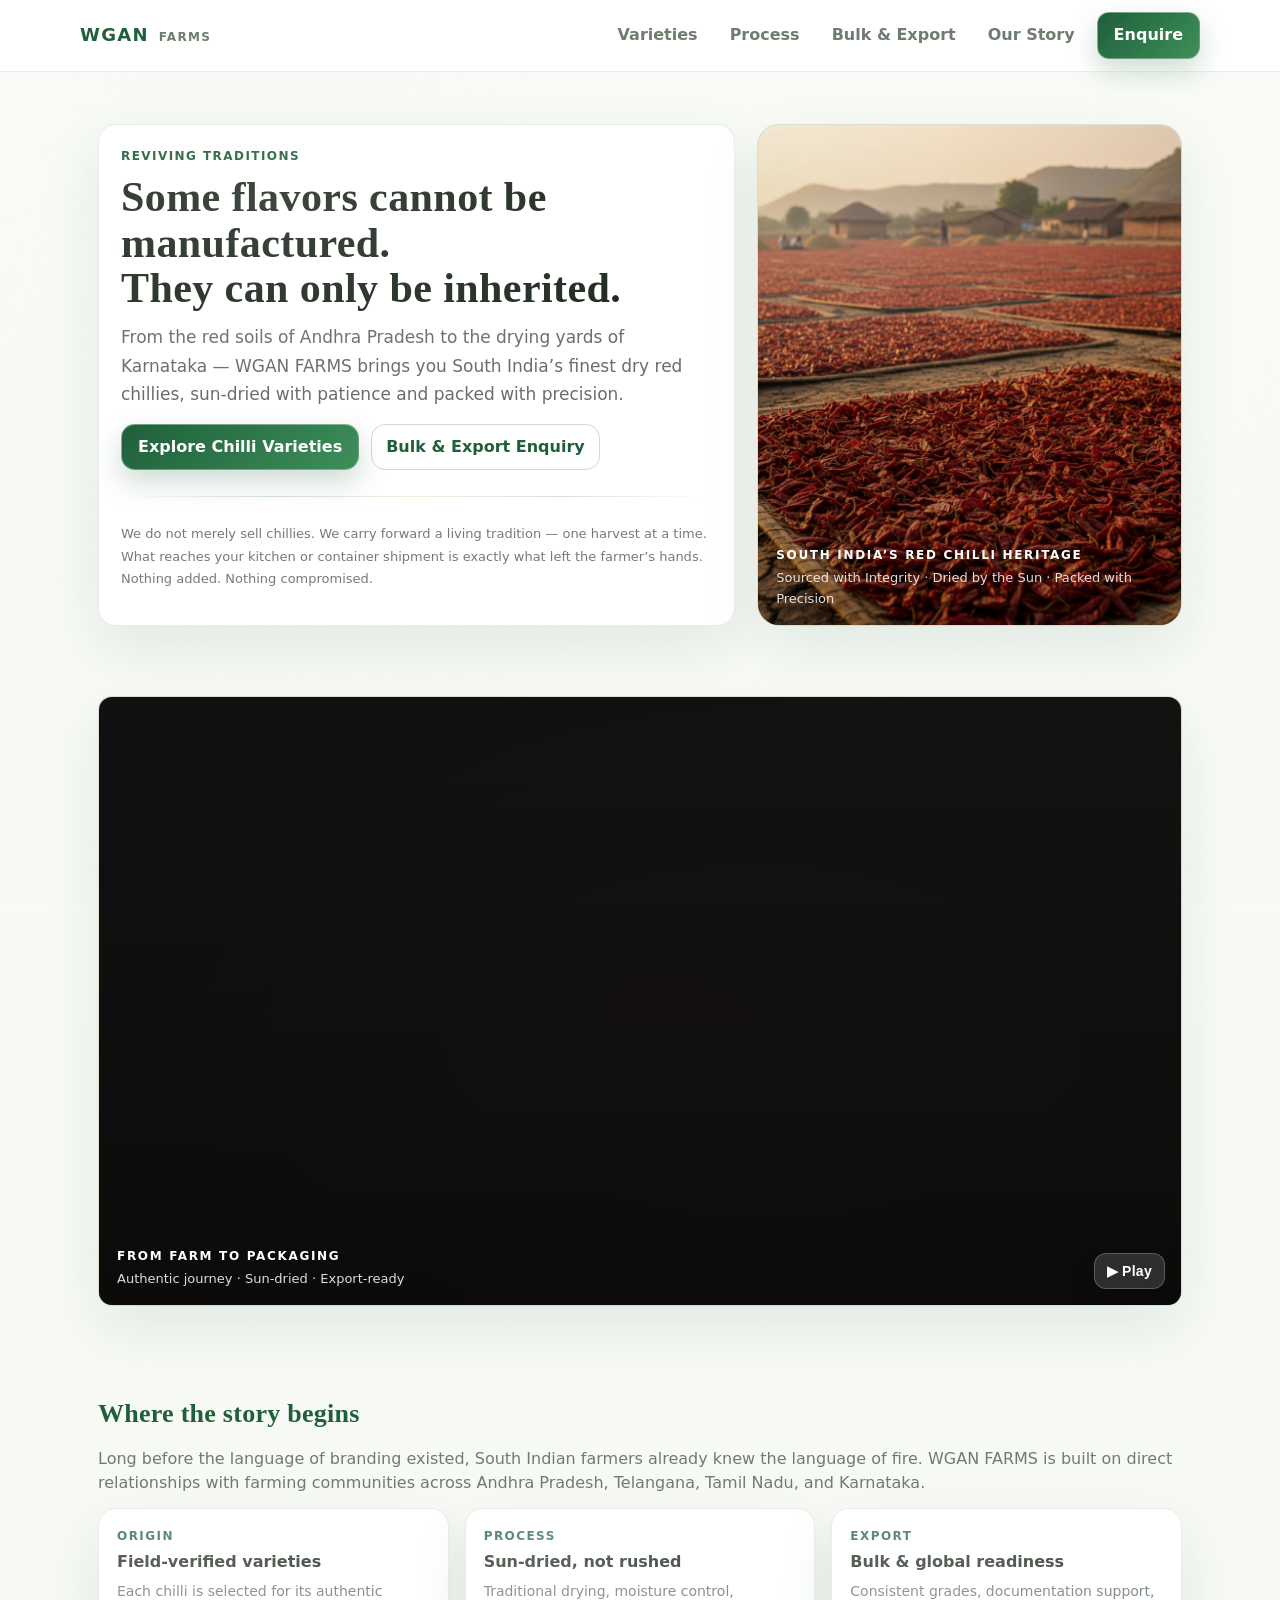
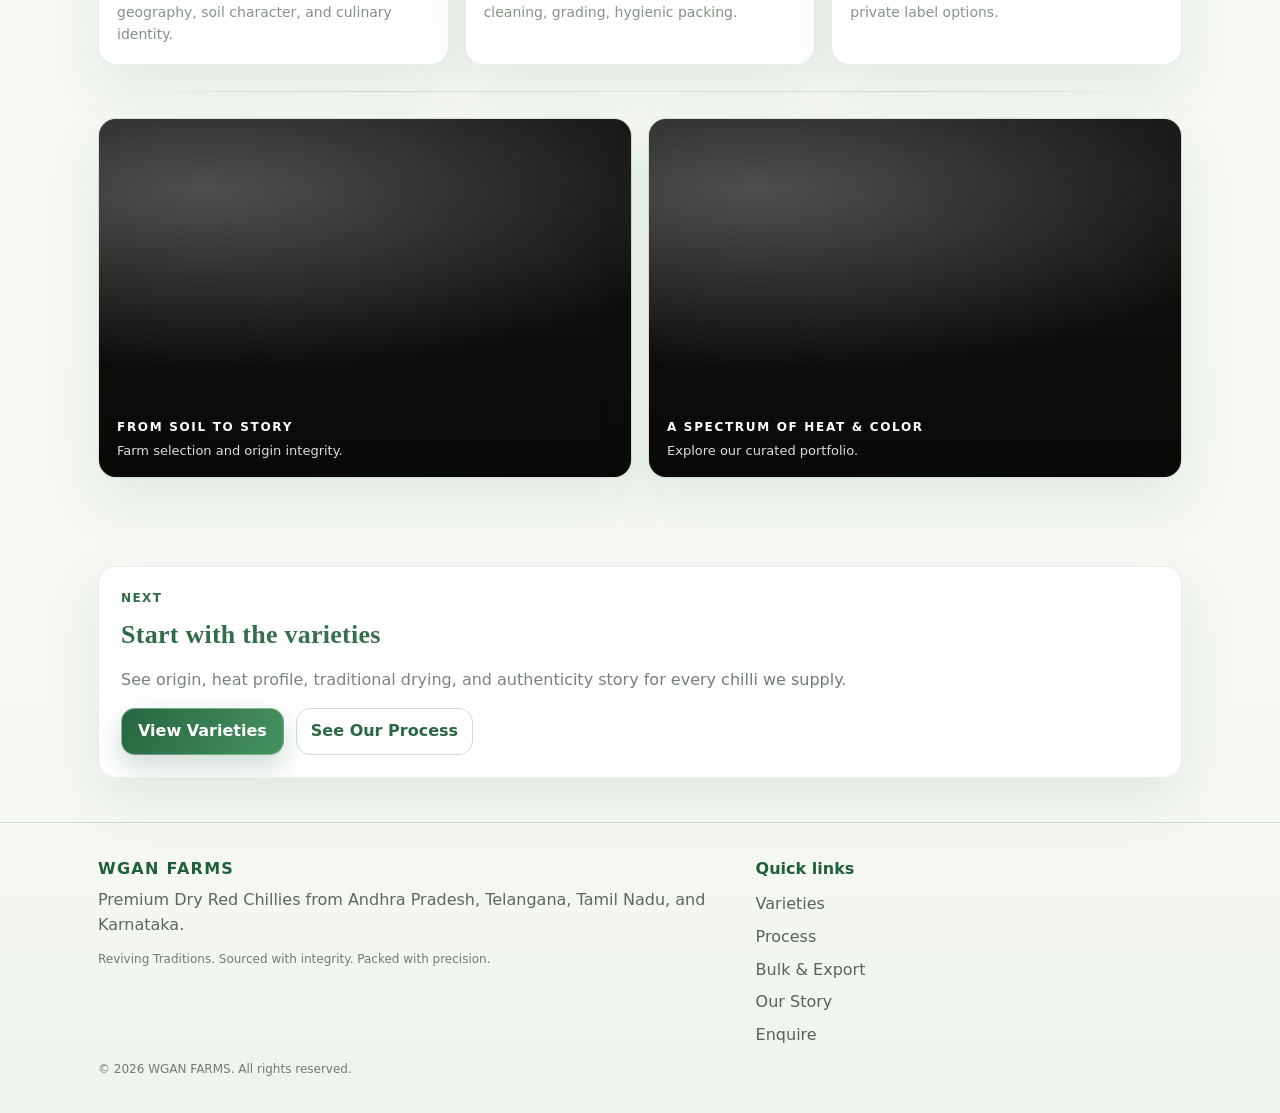
==== index.html @ 4502bd5c "Update index.html" ====
<!doctype html>
<html lang="en">
<head>
  <meta charset="utf-8">
  <meta name="viewport" content="width=device-width, initial-scale=1">
  <title>WGAN FARMS — Premium Dry Red Chillies</title>
  <meta name="description" content="Premium Dry Red Chillies from South India.">
  <link rel="stylesheet" href="css/styles.css">
</head>
<body>
<header class="site-header">
  <div class="container header-inner">
    <a class="brand" href="index.html" aria-label="WGAN FARMS Home">
      <span class="brand-mark">WGAN</span><span class="brand-sub">FARMS</span>
    </a>
    <nav class="nav" aria-label="Primary navigation">
      <a href="varieties.html">Varieties</a>
      <a href="process.html">Process</a>
      <a href="bulk-export.html">Bulk & Export</a>
      <a href="about.html">Our Story</a>
      <a class="btn" href="contact.html">Enquire</a>
    </nav>
  </div>
</header>

<main>
<section class="hero">
  <div class="container hero-grid">
    <div class="card pad">
      <div class="kicker">REVIVING TRADITIONS</div>
      <h1>Some flavors cannot be manufactured.<br>They can only be inherited.</h1>
      <p class="lead">
        From the red soils of Andhra Pradesh to the drying yards of Karnataka —
        WGAN FARMS brings you South India’s finest dry red chillies,
        sun-dried with patience and packed with precision.
      </p>

      <div class="actions">
        <a class="btn" href="varieties.html">Explore Chilli Varieties</a>
        <a class="ghost" href="bulk-export.html">Bulk & Export Enquiry</a>
      </div>

      <hr class="sep">

      <p class="small">
        We do not merely sell chillies. We carry forward a living tradition —
        one harvest at a time. What reaches your kitchen or container shipment
        is exactly what left the farmer’s hands. Nothing added. Nothing compromised.
      </p>
    </div>

    <div class="card media">
      <img src="assets/images/hero-wgan-farms-chilli-landscape-golden-hour.png" alt="WGAN FARMS hero">
      <div class="overlay"></div>
      <div class="label">
        <strong>South India’s Red Chilli Heritage</strong>
        <span>Sourced with Integrity · Dried by the Sun · Packed with Precision</span>
      </div>
    </div>
  </div>
</section>

<!-- ✅ FARM → PACKAGING DOCUMENTARY VIDEO (Default Paused + Play Button) -->
<section class="section">
  <div class="container">
    <div class="card media hero-video-wrapper">
      <video id="heroVideo" muted playsinline preload="metadata"
        poster="assets/images/farm-to-packaging-journey-visual-flow.png">
        <source src="assets/videos/farm-to-packaging-documentary-wgan.mp4" type="video/mp4">
      </video>

      <!-- ✅ Default = Play -->
      <button id="videoToggle" class="video-toggle-btn" aria-label="Play video">▶ Play</button>

      <div class="overlay"></div>
      <div class="label">
        <strong>From Farm to Packaging</strong>
        <span>Authentic journey · Sun-dried · Export-ready</span>
      </div>
    </div>
  </div>
</section>

<section class="section">
  <div class="container">
    <h2>Where the story begins</h2>
    <p>
      Long before the language of branding existed, South Indian farmers already
      knew the language of fire. WGAN FARMS is built on direct relationships with
      farming communities across Andhra Pradesh, Telangana, Tamil Nadu, and Karnataka.
    </p>

    <div class="grid3">
      <div class="card tile">
        <div class="kicker">ORIGIN</div>
        <h3>Field-verified varieties</h3>
        <p>Each chilli is selected for its authentic geography, soil character, and culinary identity.</p>
      </div>

      <div class="card tile">
        <div class="kicker">PROCESS</div>
        <h3>Sun-dried, not rushed</h3>
        <p>Traditional drying, moisture control, cleaning, grading, hygienic packing.</p>
      </div>

      <div class="card tile">
        <div class="kicker">EXPORT</div>
        <h3>Bulk & global readiness</h3>
        <p>Consistent grades, documentation support, private label options.</p>
      </div>
    </div>

    <hr class="sep">

    <div class="cards">
      <div class="card media">
        <img src="assets/images/south-india-chilli-farm-sunrise-aerial.png" alt="Farm sunrise">
        <div class="overlay"></div>
        <div class="label">
          <strong>From soil to story</strong>
          <span>Farm selection and origin integrity.</span>
        </div>
      </div>

      <div class="card media">
        <img src="assets/images/variety-collection-flatlay-all-south-india-chillies.png" alt="Varieties">
        <div class="overlay"></div>
        <div class="label">
          <strong>A spectrum of heat & color</strong>
          <span>Explore our curated portfolio.</span>
        </div>
      </div>
    </div>
  </div>
</section>

<section class="section">
  <div class="container">
    <div class="card pad">
      <div class="kicker">NEXT</div>
      <h2 style="margin-top:8px">Start with the varieties</h2>
      <p>
        See origin, heat profile, traditional drying, and authenticity story
        for every chilli we supply.
      </p>

      <div class="actions">
        <a class="btn" href="varieties.html">View Varieties</a>
        <a class="ghost" href="process.html">See Our Process</a>
      </div>
    </div>
  </div>
</section>
</main>

<footer class="site-footer">
  <div class="container footer-grid">
    <div>
      <div style="letter-spacing:.08em; font-weight:900; color:#fff;">WGAN FARMS</div>
      <div style="margin-top:6px">
        Premium Dry Red Chillies from Andhra Pradesh, Telangana,
        Tamil Nadu, and Karnataka.
      </div>
      <div class="notice">
        Reviving Traditions. Sourced with integrity. Packed with precision.
      </div>
    </div>

    <div>
      <div style="font-weight:800; color:#fff">Quick links</div>
      <div style="display:grid; gap:8px; margin-top:10px">
        <a href="varieties.html">Varieties</a>
        <a href="process.html">Process</a>
        <a href="bulk-export.html">Bulk & Export</a>
        <a href="about.html">Our Story</a>
        <a href="contact.html">Enquire</a>
      </div>
    </div>
  </div>

  <div class="container notice">© 2026 WGAN FARMS. All rights reserved.</div>
</footer>

<script src="js/main.js"></script>

<!-- ✅ Play/Pause logic (Default paused) -->
<script>
  (function () {
    const video = document.getElementById("heroVideo");
    const btn = document.getElementById("videoToggle");
    if (!video || !btn) return;

    // Ensure default paused UI
    video.pause();
    btn.textContent = "▶ Play";
    btn.setAttribute("aria-label", "Play video");

    btn.addEventListener("click", async () => {
      try {
        if (video.paused) {
          await video.play();
          btn.textContent = "⏸ Pause";
          btn.setAttribute("aria-label", "Pause video");
        } else {
          video.pause();
          btn.textContent = "▶ Play";
          btn.setAttribute("aria-label", "Play video");
        }
      } catch (e) {
        console.error(e);
        // If autoplay/play is blocked, keep it paused with Play label
        video.pause();
        btn.textContent = "▶ Play";
        btn.setAttribute("aria-label", "Play video");
      }
    });
  })();
</script>

</body>
</html>
---- css/styles.css ----
:root{
  /* ===== PREMIUM ORGANIC PALETTE ===== */
  --bg:#f6f8f4;              /* warm organic background */
  --panel:#ffffff;           /* card white */
  --text:#1f2a1f;            /* deep natural text */
  --muted:#6f7c6f;           /* muted green text */

  --primary:#1f5f3a;         /* forest green */
  --accent:#3e8f5a;          /* leaf green */
  --premium:#c7a44b;         /* soft gold highlight */

  --border:rgba(31,95,58,.12);

  --max:1120px;
  --radius:18px;

  /* ===== TYPO / PREMIUM POLISH ===== */
  --serif: "Playfair Display", ui-serif, Georgia, serif;
  --sans: "Inter", ui-sans-serif, system-ui, -apple-system, Segoe UI, Roboto, Arial, sans-serif;

  --ring: rgba(31,95,58,.35);
  --cardShadow: 0 22px 55px rgba(31,95,58,.10);
}

*{box-sizing:border-box}
html,body{margin:0;padding:0}
html{scroll-behavior:smooth}

body{
  font-family:var(--sans);
  color:var(--text);
  background:linear-gradient(180deg,#f9fbf7 0%,var(--bg) 100%);
  line-height:1.55;
  -webkit-font-smoothing:antialiased;
  text-rendering:optimizeLegibility;
}

a{color:inherit;text-decoration:none}
.container{max-width:var(--max);margin:0 auto;padding:0 18px}

/* ================= HEADER ================= */
.site-header{
  position:sticky;top:0;z-index:50;
  backdrop-filter:blur(10px);
  background:rgba(255,255,255,.92);
  border-bottom:1px solid rgba(31,95,58,.10);
  transition:background .25s ease,border-color .25s ease;
}

.header-inner{
  display:flex;align-items:center;justify-content:space-between;
  padding:12px 0;gap:14px;
  transition:padding .2s ease;
}

.brand{display:flex;align-items:baseline;gap:10px;letter-spacing:.08em}
.brand-mark{font-weight:900;font-size:18px;color:var(--primary)}
.brand-sub{font-weight:700;font-size:12px;color:var(--muted)}

.nav{display:flex;gap:12px;align-items:center;flex-wrap:wrap;justify-content:flex-end}
.nav a{
  padding:10px 10px;
  color:var(--muted);
  border-radius:12px;
  font-weight:600;
  transition:background .18s ease,color .18s ease;
}
.nav a:hover{
  background:rgba(31,95,58,.06);
  color:var(--primary);
}

.btn{
  background:linear-gradient(135deg,var(--primary) 0%,var(--accent) 100%);
  color:#ffffff!important;
  font-weight:900;
  border-radius:14px;
  padding:10px 16px!important;
  border:1px solid rgba(255,255,255,.35);
  box-shadow:0 12px 28px rgba(31,95,58,.22);
  transition:transform .18s ease,filter .18s ease,box-shadow .18s ease;
}
.btn:hover{
  transform:translateY(-1px);
  filter:brightness(1.03);
  box-shadow:0 18px 40px rgba(31,95,58,.28);
}
.btn:active{transform:translateY(0);box-shadow:0 10px 22px rgba(31,95,58,.20)}

@media (max-width:640px){
  .header-inner{padding:8px 0}
  .nav{gap:8px}
  .nav a{padding:8px 8px;font-size:13px}
}

/* ================= HERO ================= */
.hero{padding:52px 0 26px}

.hero-grid{
  display:grid;
  grid-template-columns:1.2fr .8fr;
  gap:22px;
  align-items:stretch;
}

@media(max-width:920px){
  .hero{padding:18px 0 22px}
  .hero-grid{grid-template-columns:1fr}
}

/* ================= CARDS ================= */
.card{
  position:relative;
  background:var(--panel);
  border:1px solid rgba(31,95,58,.10);
  border-radius:var(--radius);
  overflow:hidden;
  box-shadow:var(--cardShadow);
  transition:transform .20s ease,box-shadow .20s ease,border-color .20s ease;
}

.card:hover{
  transform:translateY(-1.5px);
  border-color:rgba(31,95,58,.18);
  box-shadow:0 26px 78px rgba(31,95,58,.12);
}

/* subtle inner highlight for premium craft feel */
.card::before{
  content:"";
  position:absolute;
  inset:0;
  pointer-events:none;
  border-radius:inherit;
  background:radial-gradient(900px 380px at 25% 15%, rgba(255,255,255,.55), transparent 55%);
  opacity:.55;
}
.card.pad::before{opacity:.25}

.card.pad{padding:22px}
@media(max-width:540px){.card.pad{padding:18px}}

.kicker{
  color:var(--primary);
  font-weight:900;
  letter-spacing:.12em;
  font-size:12px;
}

h1{
  margin:10px 0 12px;
  font-size:42px;
  line-height:1.08;
  font-family:var(--serif);
  font-weight:800;
  letter-spacing:.01em;
  text-shadow:0 1px 0 rgba(255,255,255,.45);
}
@media(max-width:540px){h1{font-size:32px;line-height:1.12}}

.lead{
  color:rgba(31,42,31,.68);
  font-size:17px;
  line-height:1.65;
  margin:0 0 16px
}

.actions{display:flex;gap:12px;flex-wrap:wrap;margin-top:16px}

.actions .ghost{
  background:transparent;
  border:1px solid rgba(31,95,58,.22);
  color:var(--primary);
  padding:10px 14px;
  border-radius:14px;
  font-weight:700;
  transition:transform .18s ease,background .18s ease,border-color .18s ease;
}
.actions .ghost:hover{
  background:rgba(31,95,58,.08);
  border-color:rgba(31,95,58,.34);
  transform:translateY(-1px);
}

/* ================= MEDIA CARDS ================= */
.media{position:relative;min-height:360px}
@media(max-width:920px){.media{min-height:320px}}
@media(max-width:540px){.media{min-height:260px}}

.media img{
  width:100%;
  height:100%;
  object-fit:cover;
  display:block;
  filter:saturate(1.03) contrast(1.02);
  transform:scale(1);
  transition:transform .55s ease,filter .35s ease;
  backface-visibility:hidden;
}

.card.media:hover img{
  transform:scale(1.02);
  filter:saturate(1.06) contrast(1.03);
}

/* Organic overlay: softer + premium */
.media .overlay{
  position:absolute;inset:0;
  background:linear-gradient(
    180deg,
    rgba(0,0,0,.06) 0%,
    rgba(0,0,0,.28) 68%,
    rgba(0,0,0,.46) 100%
  );
  opacity:.94;
  transition:opacity .3s ease;
}
.card.media:hover .overlay{opacity:.90}

.media .label{position:absolute;left:18px;bottom:16px;right:18px}
.media .label strong{
  display:block;
  letter-spacing:.14em;
  text-transform:uppercase;
  font-size:12px;
  color:#fff;
}
.media .label span{
  display:block;
  color:rgba(255,255,255,.86);
  font-size:13px;
  margin-top:4px;
}

/* Premium rounding for hero image card */
.hero .card.media{border-radius:22px;overflow:hidden}

/* Media placeholder (for missing images) */
.card.media{
  background:linear-gradient(135deg, rgba(31,95,58,.10), rgba(199,164,75,.10));
}
.card.media img{
  background:transparent;
}
.card.media img[src=""], .card.media img:not([src]){
  display:none;
}
.card.media::after{
  content:"";
  position:absolute;
  inset:0;
  background:radial-gradient(900px 300px at 20% 20%, rgba(255,255,255,.45), transparent 60%);
  pointer-events:none;
  opacity:.6;
}

/* ================= SECTIONS ================= */
.section{padding:44px 0}
.section h2{
  margin:0 0 12px;
  font-size:26px;
  color:var(--primary);
  font-family:var(--serif);
  font-weight:800;
  letter-spacing:.01em;
}
.section p{color:var(--muted);margin:0 0 12px}

.grid3{display:grid;grid-template-columns:repeat(3,1fr);gap:16px}
@media(max-width:920px){.grid3{grid-template-columns:1fr}}

.tile{padding:18px}
.tile h3{margin:4px 0 6px;font-size:16px;color:var(--text)}
.tile p{margin:0;color:var(--muted);font-size:14px}

hr.sep{
  border:0;
  height:1px;
  background:linear-gradient(90deg,
    transparent,
    rgba(31,95,58,.18),
    rgba(199,164,75,.18),
    rgba(31,95,58,.18),
    transparent
  );
  margin:26px 0;
}

/* ================= PAGE HERO ================= */
.page-hero{padding:36px 0 10px}
.breadcrumb{color:var(--muted);font-size:13px}
.page-title{
  margin:10px 0 10px;
  font-size:34px;
  line-height:1.12;
  color:var(--primary);
  font-family:var(--serif);
  font-weight:800;
}
.page-sub{color:var(--muted);margin:0 0 18px}

/* ================= CARDS GRID ================= */
.cards{display:grid;grid-template-columns:repeat(2,1fr);gap:16px}
@media(max-width:920px){.cards{grid-template-columns:1fr}}

/* ================= VARIETIES ================= */
.variety{display:grid;grid-template-columns:190px 1fr;gap:14px;padding:16px}
@media(max-width:640px){.variety{grid-template-columns:1fr}}

.variety img{
  width:100%;
  height:160px;
  object-fit:cover;
  border-radius:14px;
  border:1px solid rgba(31,95,58,.12);
  background:#eef3ec;
}

/* badges more organic */
.badge{
  display:inline-flex;gap:8px;align-items:center;
  padding:6px 10px;border-radius:999px;
  background:rgba(31,95,58,.06);
  border:1px solid rgba(31,95,58,.12);
  color:var(--muted);
  font-size:12px;
}
.meta{display:flex;gap:10px;flex-wrap:wrap;margin:8px 0 10px}

.kv{margin:0;color:var(--muted);font-size:13px}
.kv b{color:var(--text);font-weight:900}
.small{
  font-size:13px;
  color:rgba(31,42,31,.62);
  line-height:1.7;
}

/* ================= DETAILS ================= */
details{
  border:1px solid rgba(31,95,58,.14);
  border-radius:14px;
  padding:12px 14px;
  background:rgba(31,95,58,.03);
}
details summary{
  cursor:pointer;
  font-weight:900;
  color:var(--primary);
}
details p{margin:10px 0 0;color:var(--muted);font-size:14px}

/* ================= FOOTER ================= */
.site-footer{
  padding:34px 0;
  border-top:1px solid rgba(31,95,58,.14);
  background:linear-gradient(180deg,#f6f8f4 0%, #eef3ec 100%);
  color:rgba(31,42,31,.70);
}
.footer-grid{display:grid;grid-template-columns:1.2fr .8fr;gap:18px}
@media(max-width:920px){.footer-grid{grid-template-columns:1fr}}
.notice{font-size:12px;color:rgba(31,42,31,.60);margin-top:12px}

.site-footer a{color:rgba(31,42,31,.72)}
.site-footer a:hover{color:var(--primary)}

/* If you used inline white in footer, force it to match footer theme */
.site-footer [style*="color:#fff"],
.site-footer [style*="color: #fff"]{
  color:var(--primary) !important;
}

/* ================= ACCESSIBILITY ================= */
a:focus-visible, button:focus-visible, summary:focus-visible, input:focus-visible, textarea:focus-visible{
  outline:3px solid var(--ring);
  outline-offset:3px;
  border-radius:14px;
}

/* ================= VIDEO WRAPPER (PLAY/PAUSE BUTTON READY) ================= */
.hero-video-wrapper{
  position:relative;
  overflow:hidden;
  border-radius:14px;
}
.hero-video-wrapper video{
  width:100%;
  height:100%;
  display:block;
  object-fit:cover;
  position:relative;
  z-index:1;
}
.hero-video-wrapper .overlay{ z-index:2; }
.hero-video-wrapper .label{ z-index:3; }

.video-toggle-btn{
  position:absolute;
  bottom:16px;
  right:16px;
  z-index:4;
  background:rgba(255,255,255,.14);
  color:#fff;
  border:1px solid rgba(255,255,255,.22);
  padding:9px 12px;
  border-radius:12px;
  cursor:pointer;
  font-size:14px;
  font-weight:800;
  letter-spacing:.02em;
  backdrop-filter:blur(6px);
  box-shadow:0 10px 26px rgba(0,0,0,.22);
}
.video-toggle-btn:hover{ background:rgba(255,255,255,.22); }

/* ================= AUTHENTIC MICRO-TEXTURE (SUBTLE) ================= */
body::before{
  content:"";
  position:fixed;
  inset:0;
  pointer-events:none;
  opacity:.035; /* super low */
  background-image:
    radial-gradient(circle at 20% 10%, rgba(31,95,58,.18), transparent 55%),
    radial-gradient(circle at 80% 0%, rgba(199,164,75,.14), transparent 55%),
    url("data:image/svg+xml,%3Csvg xmlns='http://www.w3.org/2000/svg' width='220' height='220'%3E%3Cfilter id='n'%3E%3CfeTurbulence type='fractalNoise' baseFrequency='.9' numOctaves='2' stitchTiles='stitch'/%3E%3C/filter%3E%3Crect width='220' height='220' filter='url(%23n)' opacity='.25'/%3E%3C/svg%3E");
  mix-blend-mode:multiply;
}
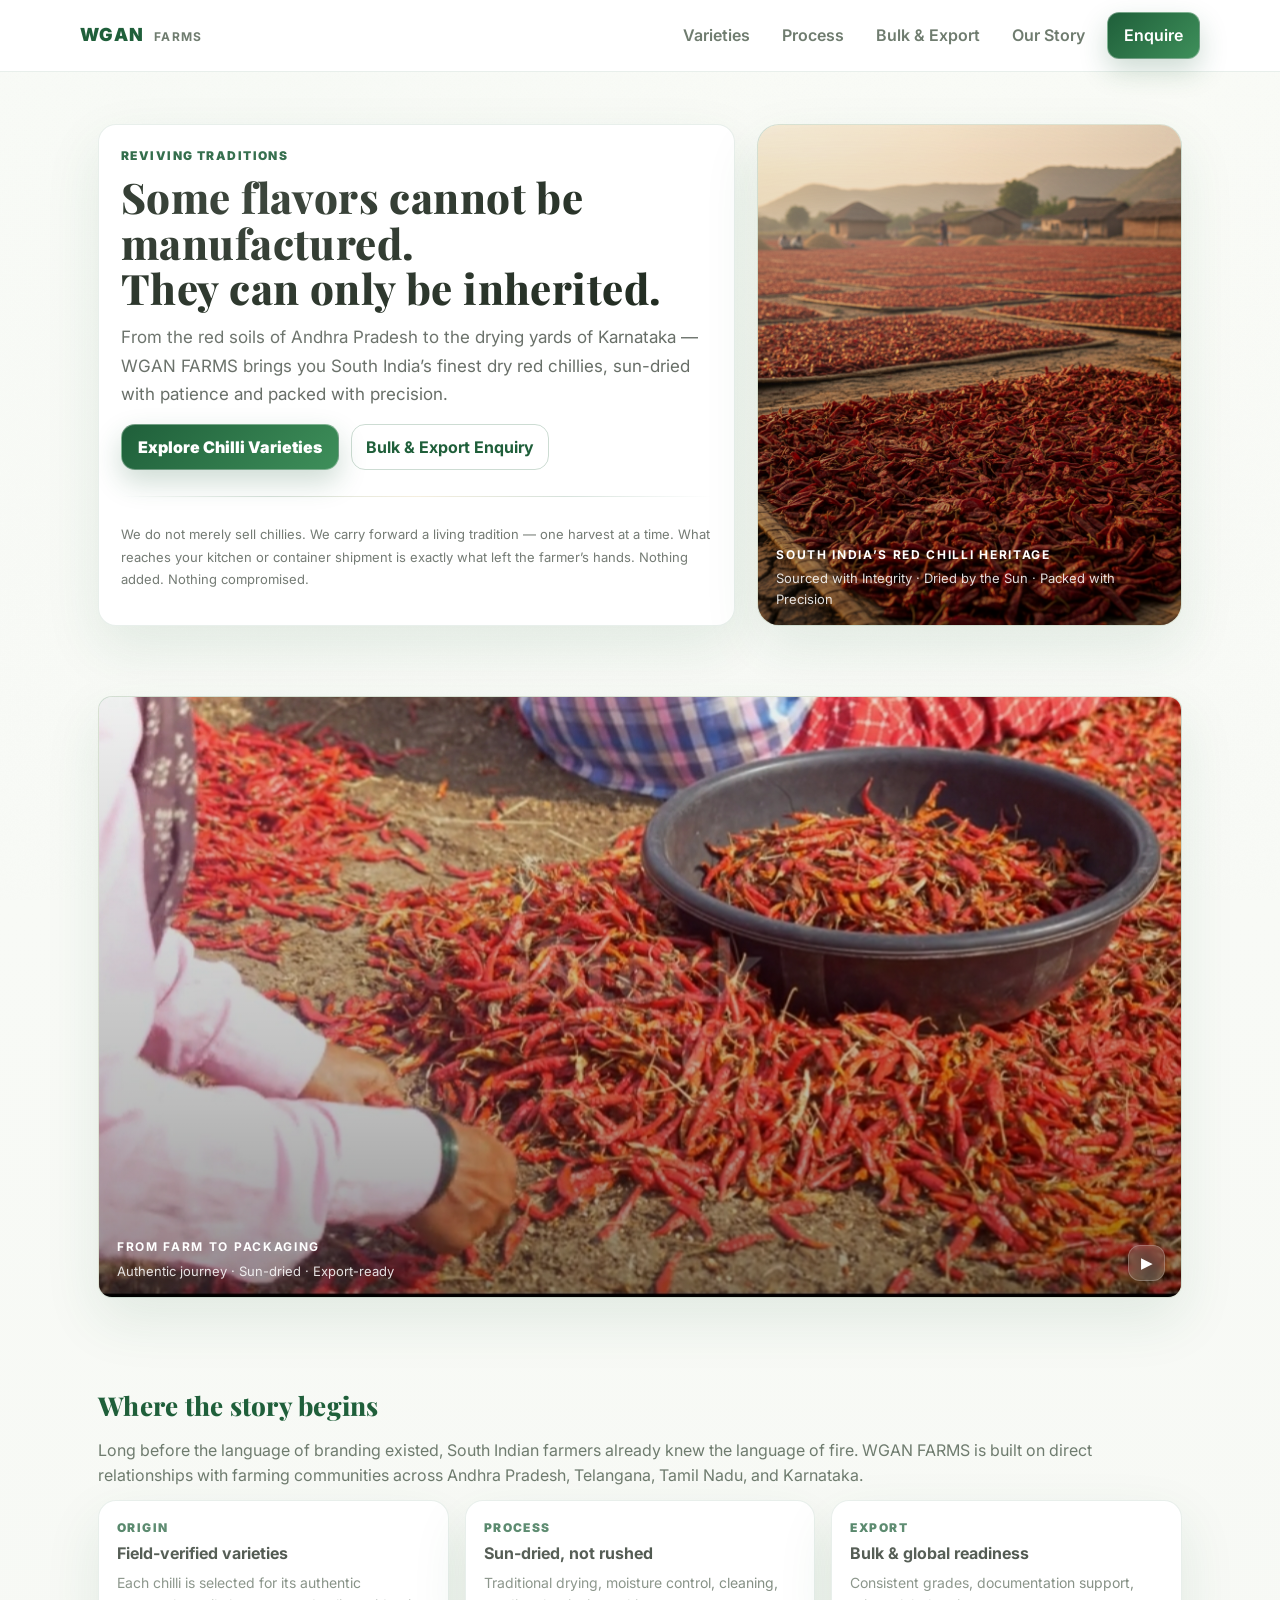
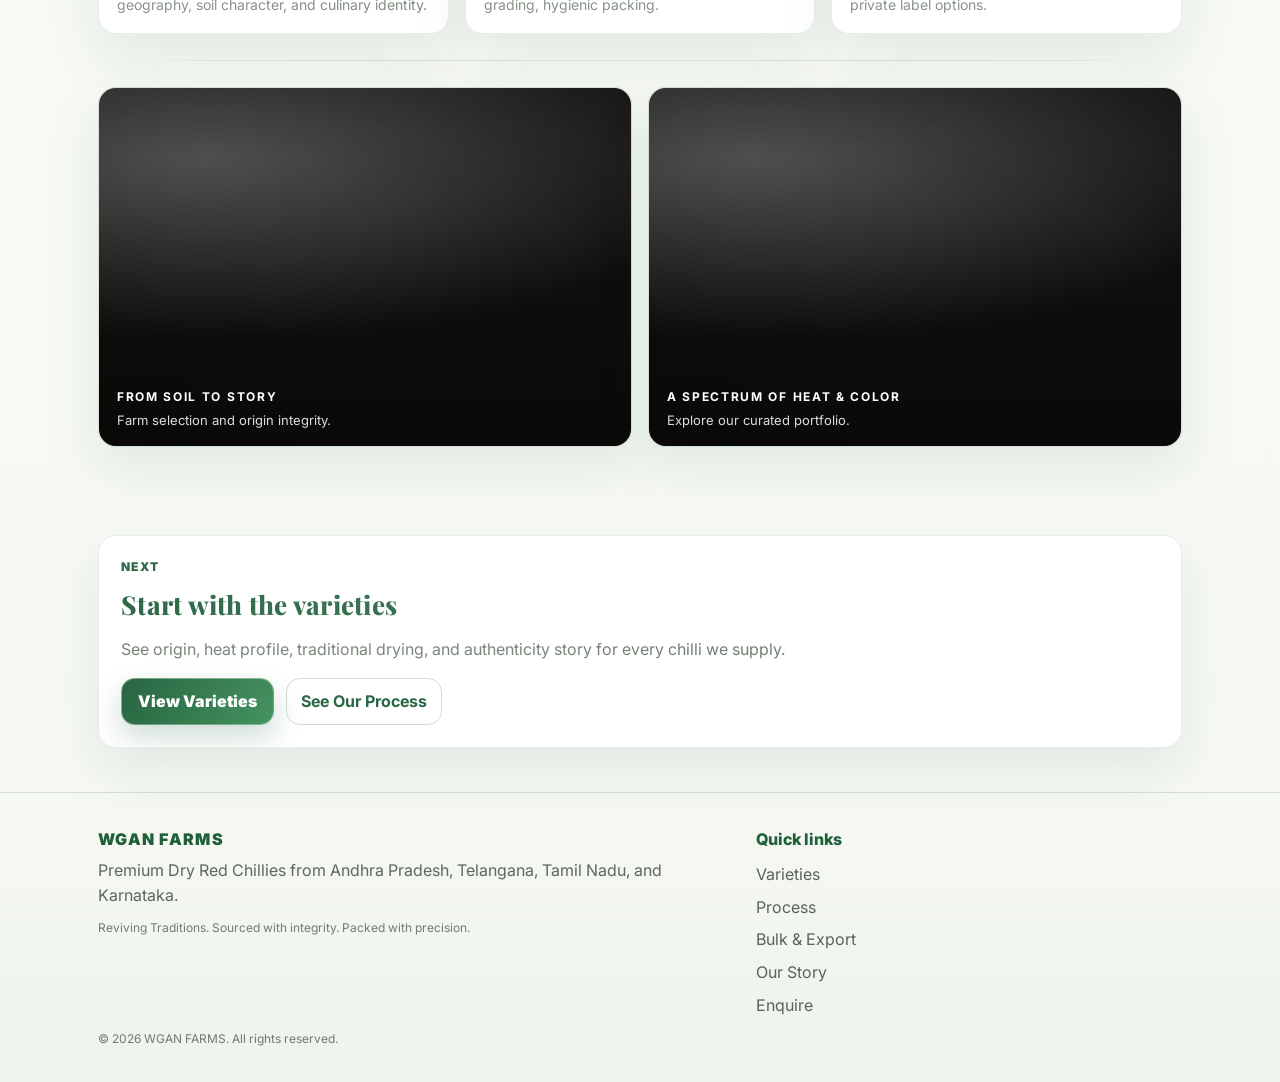
==== commit 6b7fbd07: "Update index.html" ====
--- a/index.html
+++ b/index.html
@@ -6,6 +6,11 @@
   <title>WGAN FARMS — Premium Dry Red Chillies</title>
   <meta name="description" content="Premium Dry Red Chillies from South India.">
   <link rel="stylesheet" href="css/styles.css">
+
+  <!-- Premium fonts (needed if your CSS uses Inter + Playfair Display) -->
+  <link rel="preconnect" href="https://fonts.googleapis.com">
+  <link rel="preconnect" href="https://fonts.gstatic.com" crossorigin>
+  <link href="https://fonts.googleapis.com/css2?family=Inter:wght@400;500;600;700;800;900&family=Playfair+Display:wght@600;700;800&display=swap" rel="stylesheet">
 </head>
 <body>
 <header class="site-header">
@@ -60,17 +65,21 @@
   </div>
 </section>
 
-<!-- ✅ FARM → PACKAGING DOCUMENTARY VIDEO (Default Paused + Play Button) -->
+<!-- ✅ FARM → PACKAGING DOCUMENTARY VIDEO (Default Paused + Hover Button + Auto Play in View) -->
 <section class="section">
   <div class="container">
-    <div class="card media hero-video-wrapper">
-      <video id="heroVideo" muted playsinline preload="metadata"
+    <div class="card media hero-video-wrapper" aria-label="Farm to Packaging Video">
+      <video
+        id="heroVideo"
+        muted
+        playsinline
+        preload="metadata"
         poster="assets/images/farm-to-packaging-journey-visual-flow.png">
         <source src="assets/videos/farm-to-packaging-documentary-wgan.mp4" type="video/mp4">
       </video>
 
-      <!-- ✅ Default = Play -->
-      <button id="videoToggle" class="video-toggle-btn" aria-label="Play video">▶ Play</button>
+      <!-- ✅ Center button (CSS will handle hover/fade) -->
+      <button id="videoToggle" class="video-toggle-btn" aria-label="Play video" type="button">▶</button>
 
       <div class="overlay"></div>
       <div class="label">
@@ -126,7 +135,7 @@
         <img src="assets/images/variety-collection-flatlay-all-south-india-chillies.png" alt="Varieties">
         <div class="overlay"></div>
         <div class="label">
-          <strong>A spectrum of heat & color</strong>
+          <strong>A spectrum of heat &amp; color</strong>
           <span>Explore our curated portfolio.</span>
         </div>
       </div>
@@ -183,38 +192,71 @@
 
 <script src="js/main.js"></script>
 
-<!-- ✅ Play/Pause logic (Default paused) -->
+<!-- ✅ Premium video behavior:
+     - Default paused with poster visible
+     - Center button appears on hover (CSS)
+     - Click toggles play/pause
+     - Auto play when 60% visible; pause when out of view
+-->
 <script>
-  (function () {
-    const video = document.getElementById("heroVideo");
-    const btn = document.getElementById("videoToggle");
-    if (!video || !btn) return;
-
-    // Ensure default paused UI
-    video.pause();
-    btn.textContent = "▶ Play";
-    btn.setAttribute("aria-label", "Play video");
-
-    btn.addEventListener("click", async () => {
-      try {
-        if (video.paused) {
+(function () {
+  const video = document.getElementById("heroVideo");
+  const btn = document.getElementById("videoToggle");
+  if (!video || !btn) return;
+
+  const setUI = (isPlaying) => {
+    btn.textContent = isPlaying ? "⏸" : "▶";
+    btn.setAttribute("aria-label", isPlaying ? "Pause video" : "Play video");
+  };
+
+  // Default paused
+  try { video.pause(); } catch(e) {}
+  setUI(false);
+
+  btn.addEventListener("click", async () => {
+    try {
+      if (video.paused) {
+        await video.play();
+        setUI(true);
+      } else {
+        video.pause();
+        setUI(false);
+      }
+    } catch (e) {
+      console.error(e);
+      try { video.pause(); } catch(_) {}
+      setUI(false);
+    }
+  });
+
+  // Auto play/pause in viewport (premium scroll behavior)
+  const io = new IntersectionObserver((entries) => {
+    entries.forEach(async (entry) => {
+      if (!entry.isIntersecting) {
+        try { video.pause(); } catch(_) {}
+        setUI(false);
+        return;
+      }
+      // If user already paused manually, don’t force play.
+      // We treat "ended or never played" as ok to autoplay when visible.
+      if (video.paused) {
+        try {
           await video.play();
-          btn.textContent = "⏸ Pause";
-          btn.setAttribute("aria-label", "Pause video");
-        } else {
-          video.pause();
-          btn.textContent = "▶ Play";
-          btn.setAttribute("aria-label", "Play video");
+          setUI(true);
+        } catch (_) {
+          // Autoplay may be blocked on some browsers; keep poster + play button
+          setUI(false);
         }
-      } catch (e) {
-        console.error(e);
-        // If autoplay/play is blocked, keep it paused with Play label
-        video.pause();
-        btn.textContent = "▶ Play";
-        btn.setAttribute("aria-label", "Play video");
       }
     });
-  })();
+  }, { threshold: 0.6 });
+
+  io.observe(video);
+
+  // Keep UI in sync if user uses native controls somehow
+  video.addEventListener("play", () => setUI(true));
+  video.addEventListener("pause", () => setUI(false));
+})();
 </script>
 
 </body>
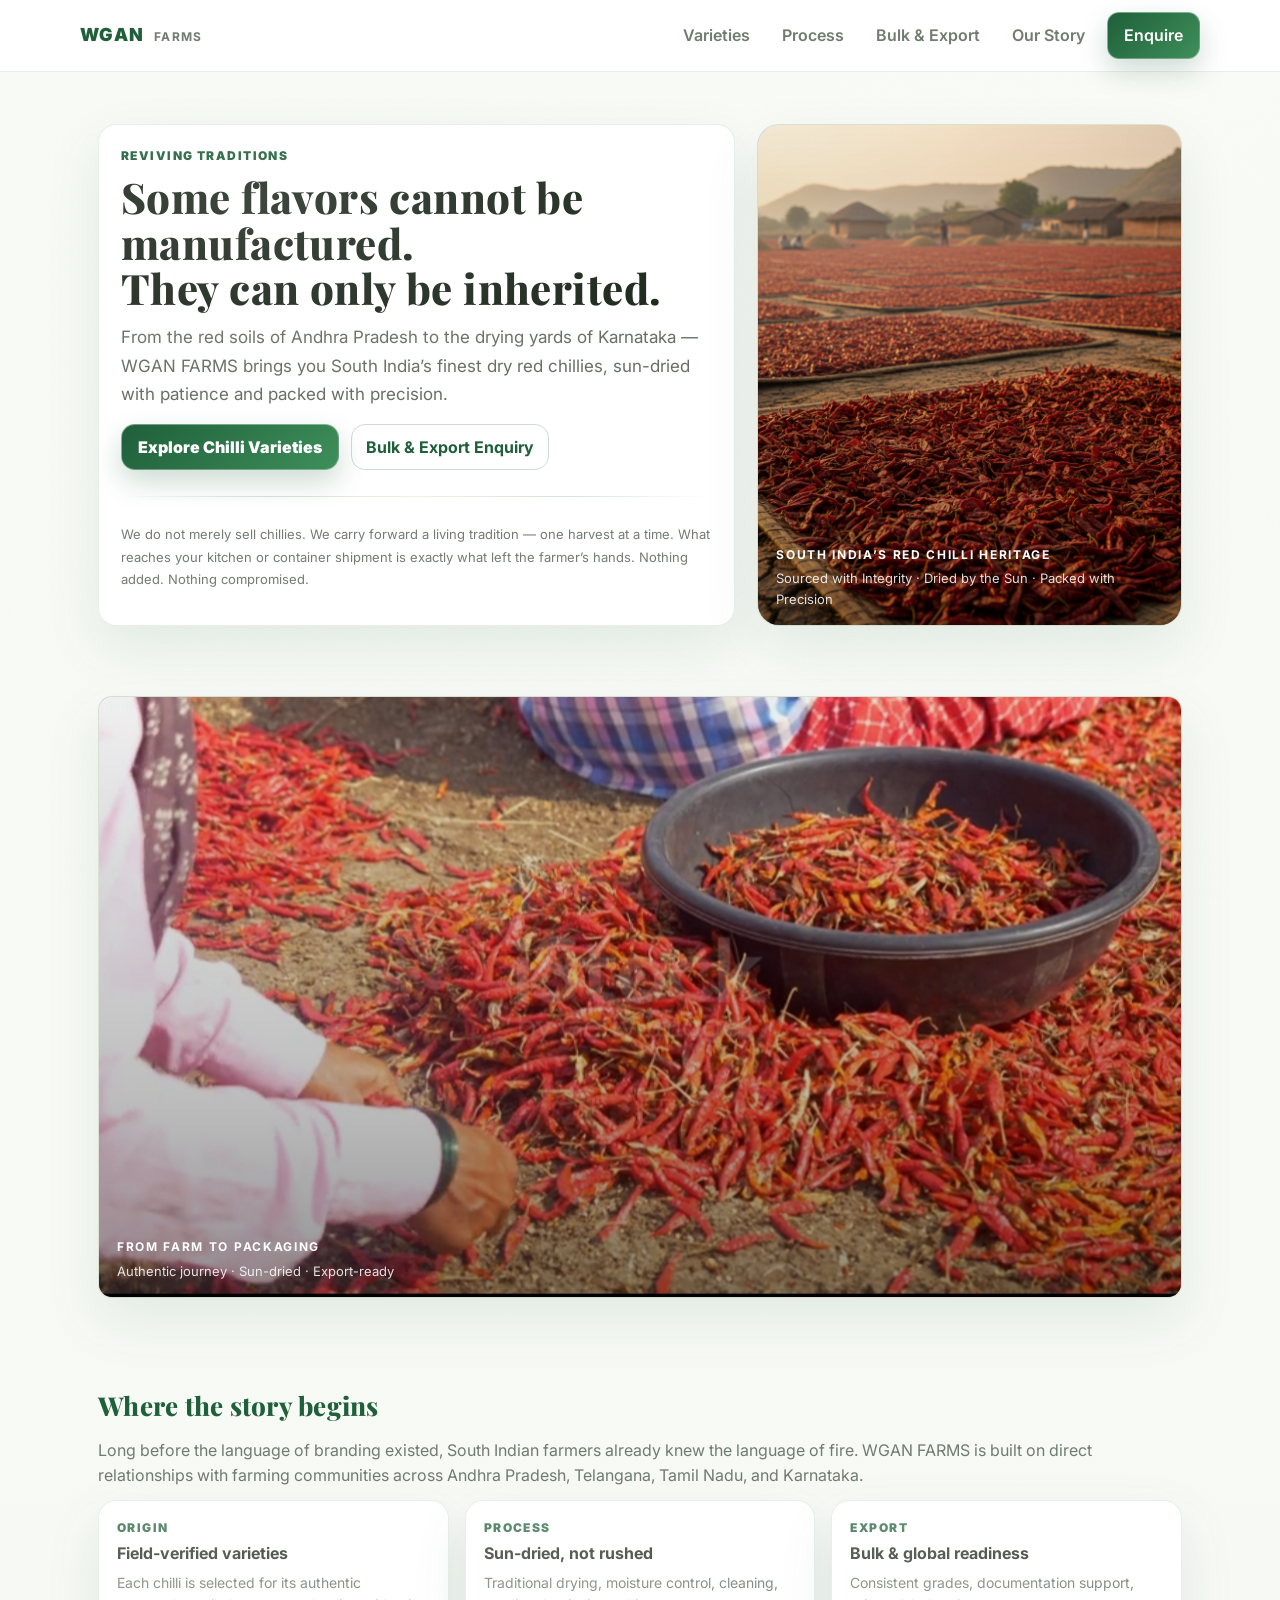
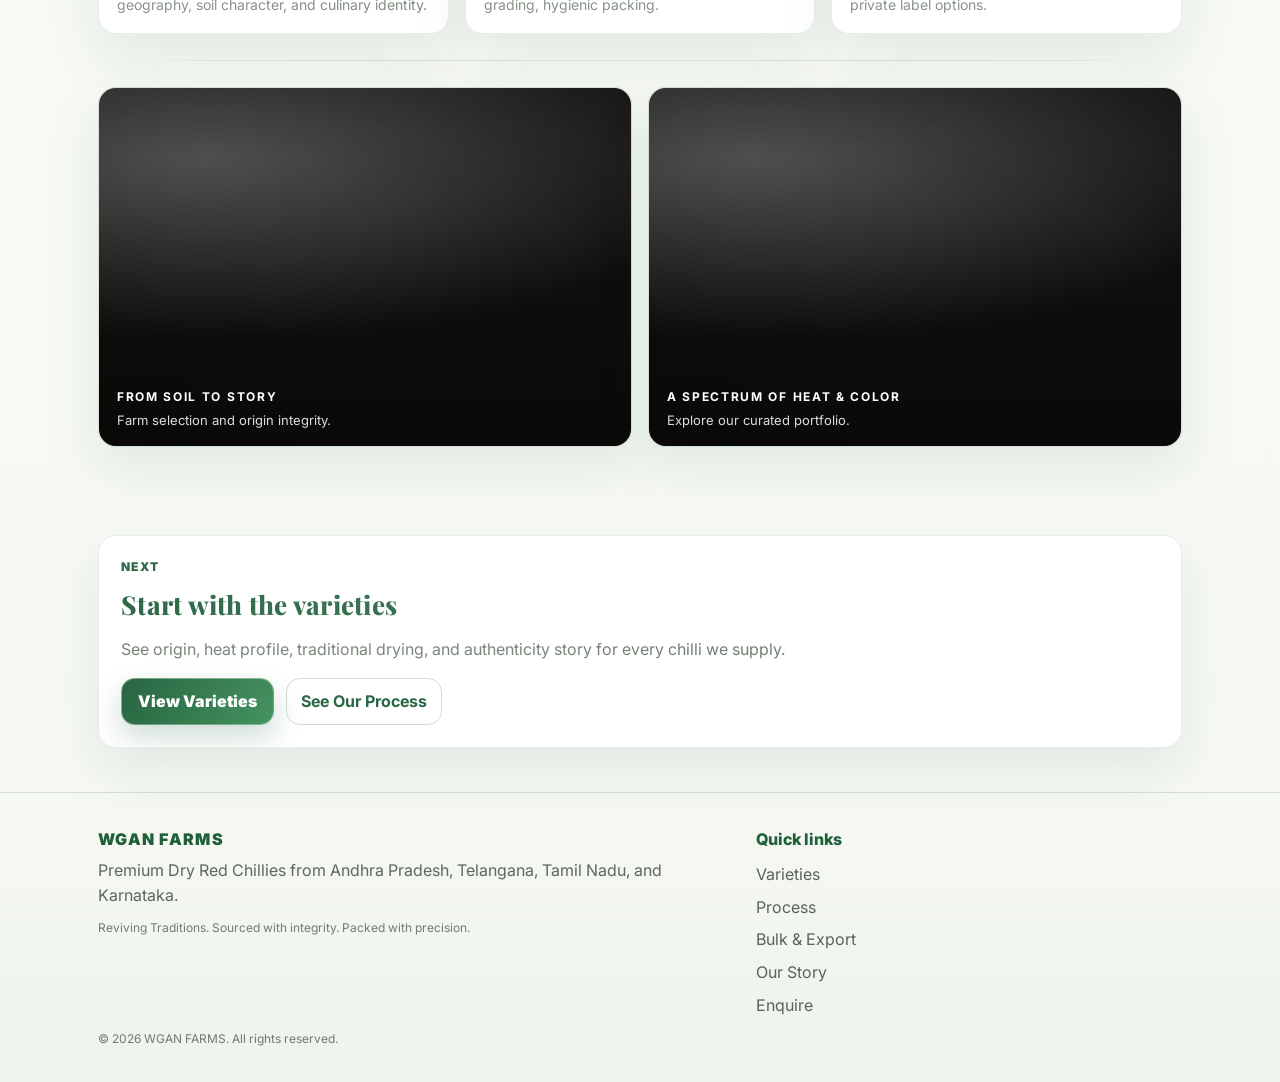
==== commit e9eaaec7: "Update index.html" ====
--- a/index.html
+++ b/index.html
@@ -68,7 +68,7 @@
 <!-- ✅ FARM → PACKAGING DOCUMENTARY VIDEO (Default Paused + Hover Button + Auto Play in View) -->
 <section class="section">
   <div class="container">
-    <div class="card media hero-video-wrapper" aria-label="Farm to Packaging Video">
+    <div id="heroVideoWrap" class="card media hero-video-wrapper" aria-label="Farm to Packaging Video">
       <video
         id="heroVideo"
         muted
--- a/css/styles.css
+++ b/css/styles.css
@@ -393,24 +393,65 @@
 .hero-video-wrapper .overlay{ z-index:2; }
 .hero-video-wrapper .label{ z-index:3; }
 
+/* ===== PREMIUM CENTER PLAY BUTTON (HOVER ONLY + AUTO HIDE WHEN PLAYING) ===== */
+
 .video-toggle-btn{
   position:absolute;
-  bottom:16px;
-  right:16px;
-  z-index:4;
-  background:rgba(255,255,255,.14);
+  top:50%;
+  left:50%;
+  transform:translate(-50%, -50%) scale(.95);
+  z-index:5;
+
+  background:rgba(0,0,0,.45);
   color:#fff;
-  border:1px solid rgba(255,255,255,.22);
-  padding:9px 12px;
-  border-radius:12px;
+  border:1px solid rgba(255,255,255,.35);
+
+  width:64px;
+  height:64px;
+  display:grid;
+  place-items:center;
+
+  border-radius:999px;
   cursor:pointer;
-  font-size:14px;
-  font-weight:800;
-  letter-spacing:.02em;
-  backdrop-filter:blur(6px);
-  box-shadow:0 10px 26px rgba(0,0,0,.22);
-}
-.video-toggle-btn:hover{ background:rgba(255,255,255,.22); }
+  font-size:22px;
+  font-weight:900;
+  line-height:1;
+
+  backdrop-filter:blur(10px);
+  box-shadow:0 20px 50px rgba(0,0,0,.35);
+
+  opacity:0;
+  pointer-events:none;
+  transition:opacity .22s ease, transform .22s ease, background .22s ease;
+}
+
+/* show button only on hover (desktop) */
+.hero-video-wrapper:hover .video-toggle-btn{
+  opacity:1;
+  pointer-events:auto;
+  transform:translate(-50%, -50%) scale(1);
+}
+
+/* if video is playing, hide the button */
+.hero-video-wrapper.is-playing .video-toggle-btn{
+  opacity:0;
+  pointer-events:none;
+}
+
+/* nice hover */
+.video-toggle-btn:hover{
+  background:rgba(0,0,0,.65);
+  transform:translate(-50%, -50%) scale(1.06);
+}
+
+/* mobile: always show button (no hover on touch screens) */
+@media (hover:none){
+  .hero-video-wrapper .video-toggle-btn{
+    opacity:1;
+    pointer-events:auto;
+    transform:translate(-50%, -50%) scale(1);
+  }
+}
 
 /* ================= AUTHENTIC MICRO-TEXTURE (SUBTLE) ================= */
 body::before{
@@ -425,3 +466,76 @@
     url("data:image/svg+xml,%3Csvg xmlns='http://www.w3.org/2000/svg' width='220' height='220'%3E%3Cfilter id='n'%3E%3CfeTurbulence type='fractalNoise' baseFrequency='.9' numOctaves='2' stitchTiles='stitch'/%3E%3C/filter%3E%3Crect width='220' height='220' filter='url(%23n)' opacity='.25'/%3E%3C/svg%3E");
   mix-blend-mode:multiply;
 }
+/* ================= VARIETIES TOOLBAR (ADD AT END) ================= */
+
+.varieties-toolbar{
+  margin-top:16px;
+  display:grid;
+  grid-template-columns: 1.6fr .7fr auto;
+  gap:12px;
+  align-items:center;
+}
+
+@media (max-width: 820px){
+  .varieties-toolbar{
+    grid-template-columns: 1fr;
+  }
+}
+
+/* Search box */
+.varieties-search input{
+  width:100%;
+  padding:12px 14px;
+  border-radius:14px;
+  border:1px solid rgba(31,95,58,.14);
+  background:rgba(255,255,255,.85);
+  color:var(--text);
+  font-family:var(--sans);
+  font-size:14px;
+  box-shadow:0 10px 26px rgba(31,95,58,.06);
+  outline:none;
+  transition:border-color .18s ease, box-shadow .18s ease, transform .18s ease;
+}
+
+.varieties-search input::placeholder{
+  color:rgba(31,42,31,.45);
+}
+
+.varieties-search input:focus{
+  border-color:rgba(31,95,58,.30);
+  box-shadow:0 0 0 4px rgba(31,95,58,.12), 0 14px 34px rgba(31,95,58,.10);
+  transform:translateY(-1px);
+}
+
+/* State dropdown */
+.varieties-filter select{
+  width:100%;
+  padding:12px 14px;
+  border-radius:14px;
+  border:1px solid rgba(31,95,58,.14);
+  background:rgba(255,255,255,.85);
+  color:var(--text);
+  font-family:var(--sans);
+  font-size:14px;
+  box-shadow:0 10px 26px rgba(31,95,58,.06);
+  outline:none;
+  cursor:pointer;
+  transition:border-color .18s ease, box-shadow .18s ease, transform .18s ease;
+}
+
+.varieties-filter select:focus{
+  border-color:rgba(31,95,58,.30);
+  box-shadow:0 0 0 4px rgba(31,95,58,.12), 0 14px 34px rgba(31,95,58,.10);
+  transform:translateY(-1px);
+}
+
+/* Count badge holder */
+.varieties-count{
+  display:flex;
+  justify-content:flex-end;
+}
+
+@media (max-width: 820px){
+  .varieties-count{ justify-content:flex-start; }
+}
+/* END */
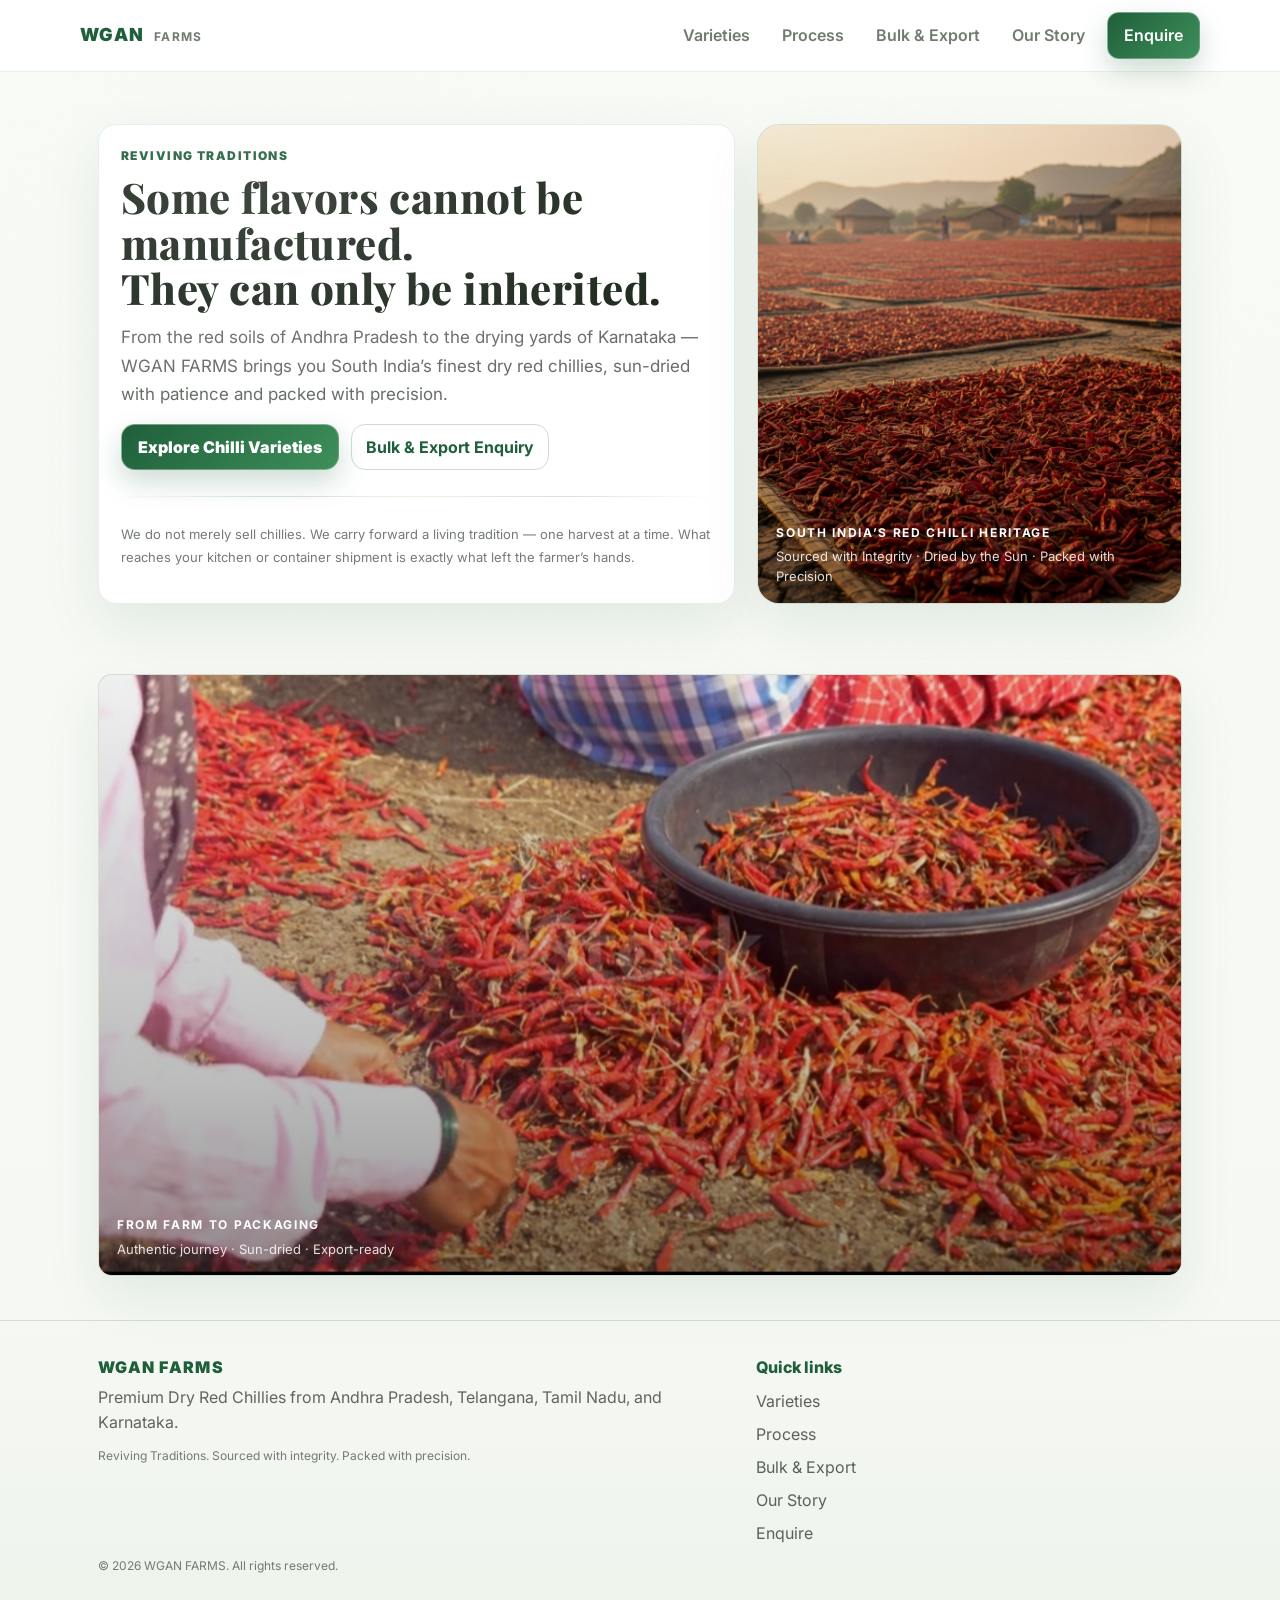
==== commit e70811f6: "Update index.html" ====
--- a/index.html
+++ b/index.html
@@ -7,12 +7,13 @@
   <meta name="description" content="Premium Dry Red Chillies from South India.">
   <link rel="stylesheet" href="css/styles.css">
 
-  <!-- Premium fonts (needed if your CSS uses Inter + Playfair Display) -->
+  <!-- Premium fonts -->
   <link rel="preconnect" href="https://fonts.googleapis.com">
   <link rel="preconnect" href="https://fonts.gstatic.com" crossorigin>
   <link href="https://fonts.googleapis.com/css2?family=Inter:wght@400;500;600;700;800;900&family=Playfair+Display:wght@600;700;800&display=swap" rel="stylesheet">
 </head>
 <body>
+
 <header class="site-header">
   <div class="container header-inner">
     <a class="brand" href="index.html" aria-label="WGAN FARMS Home">
@@ -29,6 +30,8 @@
 </header>
 
 <main>
+
+<!-- HERO -->
 <section class="hero">
   <div class="container hero-grid">
     <div class="card pad">
@@ -50,7 +53,7 @@
       <p class="small">
         We do not merely sell chillies. We carry forward a living tradition —
         one harvest at a time. What reaches your kitchen or container shipment
-        is exactly what left the farmer’s hands. Nothing added. Nothing compromised.
+        is exactly what left the farmer’s hands.
       </p>
     </div>
 
@@ -65,20 +68,21 @@
   </div>
 </section>
 
-<!-- ✅ FARM → PACKAGING DOCUMENTARY VIDEO (Default Paused + Hover Button + Auto Play in View) -->
+<!-- 🎬 VIDEO -->
 <section class="section">
   <div class="container">
     <div id="heroVideoWrap" class="card media hero-video-wrapper" aria-label="Farm to Packaging Video">
+
       <video
         id="heroVideo"
         muted
         playsinline
+        webkit-playsinline
         preload="metadata"
         poster="assets/images/farm-to-packaging-journey-visual-flow.png">
         <source src="assets/videos/farm-to-packaging-documentary-wgan.mp4" type="video/mp4">
       </video>
 
-      <!-- ✅ Center button (CSS will handle hover/fade) -->
       <button id="videoToggle" class="video-toggle-btn" aria-label="Play video" type="button">▶</button>
 
       <div class="overlay"></div>
@@ -90,76 +94,6 @@
   </div>
 </section>
 
-<section class="section">
-  <div class="container">
-    <h2>Where the story begins</h2>
-    <p>
-      Long before the language of branding existed, South Indian farmers already
-      knew the language of fire. WGAN FARMS is built on direct relationships with
-      farming communities across Andhra Pradesh, Telangana, Tamil Nadu, and Karnataka.
-    </p>
-
-    <div class="grid3">
-      <div class="card tile">
-        <div class="kicker">ORIGIN</div>
-        <h3>Field-verified varieties</h3>
-        <p>Each chilli is selected for its authentic geography, soil character, and culinary identity.</p>
-      </div>
-
-      <div class="card tile">
-        <div class="kicker">PROCESS</div>
-        <h3>Sun-dried, not rushed</h3>
-        <p>Traditional drying, moisture control, cleaning, grading, hygienic packing.</p>
-      </div>
-
-      <div class="card tile">
-        <div class="kicker">EXPORT</div>
-        <h3>Bulk & global readiness</h3>
-        <p>Consistent grades, documentation support, private label options.</p>
-      </div>
-    </div>
-
-    <hr class="sep">
-
-    <div class="cards">
-      <div class="card media">
-        <img src="assets/images/south-india-chilli-farm-sunrise-aerial.png" alt="Farm sunrise">
-        <div class="overlay"></div>
-        <div class="label">
-          <strong>From soil to story</strong>
-          <span>Farm selection and origin integrity.</span>
-        </div>
-      </div>
-
-      <div class="card media">
-        <img src="assets/images/variety-collection-flatlay-all-south-india-chillies.png" alt="Varieties">
-        <div class="overlay"></div>
-        <div class="label">
-          <strong>A spectrum of heat &amp; color</strong>
-          <span>Explore our curated portfolio.</span>
-        </div>
-      </div>
-    </div>
-  </div>
-</section>
-
-<section class="section">
-  <div class="container">
-    <div class="card pad">
-      <div class="kicker">NEXT</div>
-      <h2 style="margin-top:8px">Start with the varieties</h2>
-      <p>
-        See origin, heat profile, traditional drying, and authenticity story
-        for every chilli we supply.
-      </p>
-
-      <div class="actions">
-        <a class="btn" href="varieties.html">View Varieties</a>
-        <a class="ghost" href="process.html">See Our Process</a>
-      </div>
-    </div>
-  </div>
-</section>
 </main>
 
 <footer class="site-footer">
@@ -192,70 +126,75 @@
 
 <script src="js/main.js"></script>
 
-<!-- ✅ Premium video behavior:
-     - Default paused with poster visible
-     - Center button appears on hover (CSS)
-     - Click toggles play/pause
-     - Auto play when 60% visible; pause when out of view
--->
+<!-- ⭐ FINAL PREMIUM VIDEO ENGINE -->
 <script>
 (function () {
   const video = document.getElementById("heroVideo");
   const btn = document.getElementById("videoToggle");
-  if (!video || !btn) return;
+  const wrap = document.getElementById("heroVideoWrap");
+  if (!video || !btn || !wrap) return;
+
+  let userPaused = false;
 
   const setUI = (isPlaying) => {
     btn.textContent = isPlaying ? "⏸" : "▶";
     btn.setAttribute("aria-label", isPlaying ? "Pause video" : "Play video");
+    wrap.classList.toggle("is-playing", isPlaying);
   };
 
-  // Default paused
+  // default paused
   try { video.pause(); } catch(e) {}
   setUI(false);
 
+  // manual toggle
   btn.addEventListener("click", async () => {
     try {
       if (video.paused) {
+        userPaused = false;
         await video.play();
         setUI(true);
       } else {
+        userPaused = true;
         video.pause();
         setUI(false);
       }
     } catch (e) {
       console.error(e);
-      try { video.pause(); } catch(_) {}
       setUI(false);
     }
   });
 
-  // Auto play/pause in viewport (premium scroll behavior)
-  const io = new IntersectionObserver((entries) => {
-    entries.forEach(async (entry) => {
-      if (!entry.isIntersecting) {
-        try { video.pause(); } catch(_) {}
+  // viewport autoplay
+  const io = new IntersectionObserver(async (entries) => {
+    const entry = entries[0];
+    if (!entry) return;
+
+    if (!entry.isIntersecting) {
+      video.pause();
+      setUI(false);
+      return;
+    }
+
+    if (video.paused && !userPaused) {
+      try {
+        await video.play();
+        setUI(true);
+      } catch {
         setUI(false);
-        return;
       }
-      // If user already paused manually, don’t force play.
-      // We treat "ended or never played" as ok to autoplay when visible.
-      if (video.paused) {
-        try {
-          await video.play();
-          setUI(true);
-        } catch (_) {
-          // Autoplay may be blocked on some browsers; keep poster + play button
-          setUI(false);
-        }
-      }
-    });
+    }
   }, { threshold: 0.6 });
 
-  io.observe(video);
-
-  // Keep UI in sync if user uses native controls somehow
+  io.observe(wrap);
+
   video.addEventListener("play", () => setUI(true));
   video.addEventListener("pause", () => setUI(false));
+
+  // reset after end
+  video.addEventListener("ended", () => {
+    userPaused = false;
+    setUI(false);
+  });
 })();
 </script>
 
--- a/css/styles.css
+++ b/css/styles.css
@@ -538,4 +538,9 @@
 @media (max-width: 820px){
   .varieties-count{ justify-content:flex-start; }
 }
+
+/* ===== VIDEO CLICK FIX ===== */
+#heroVideoWrap .label{
+  pointer-events:none;
+}
 /* END */
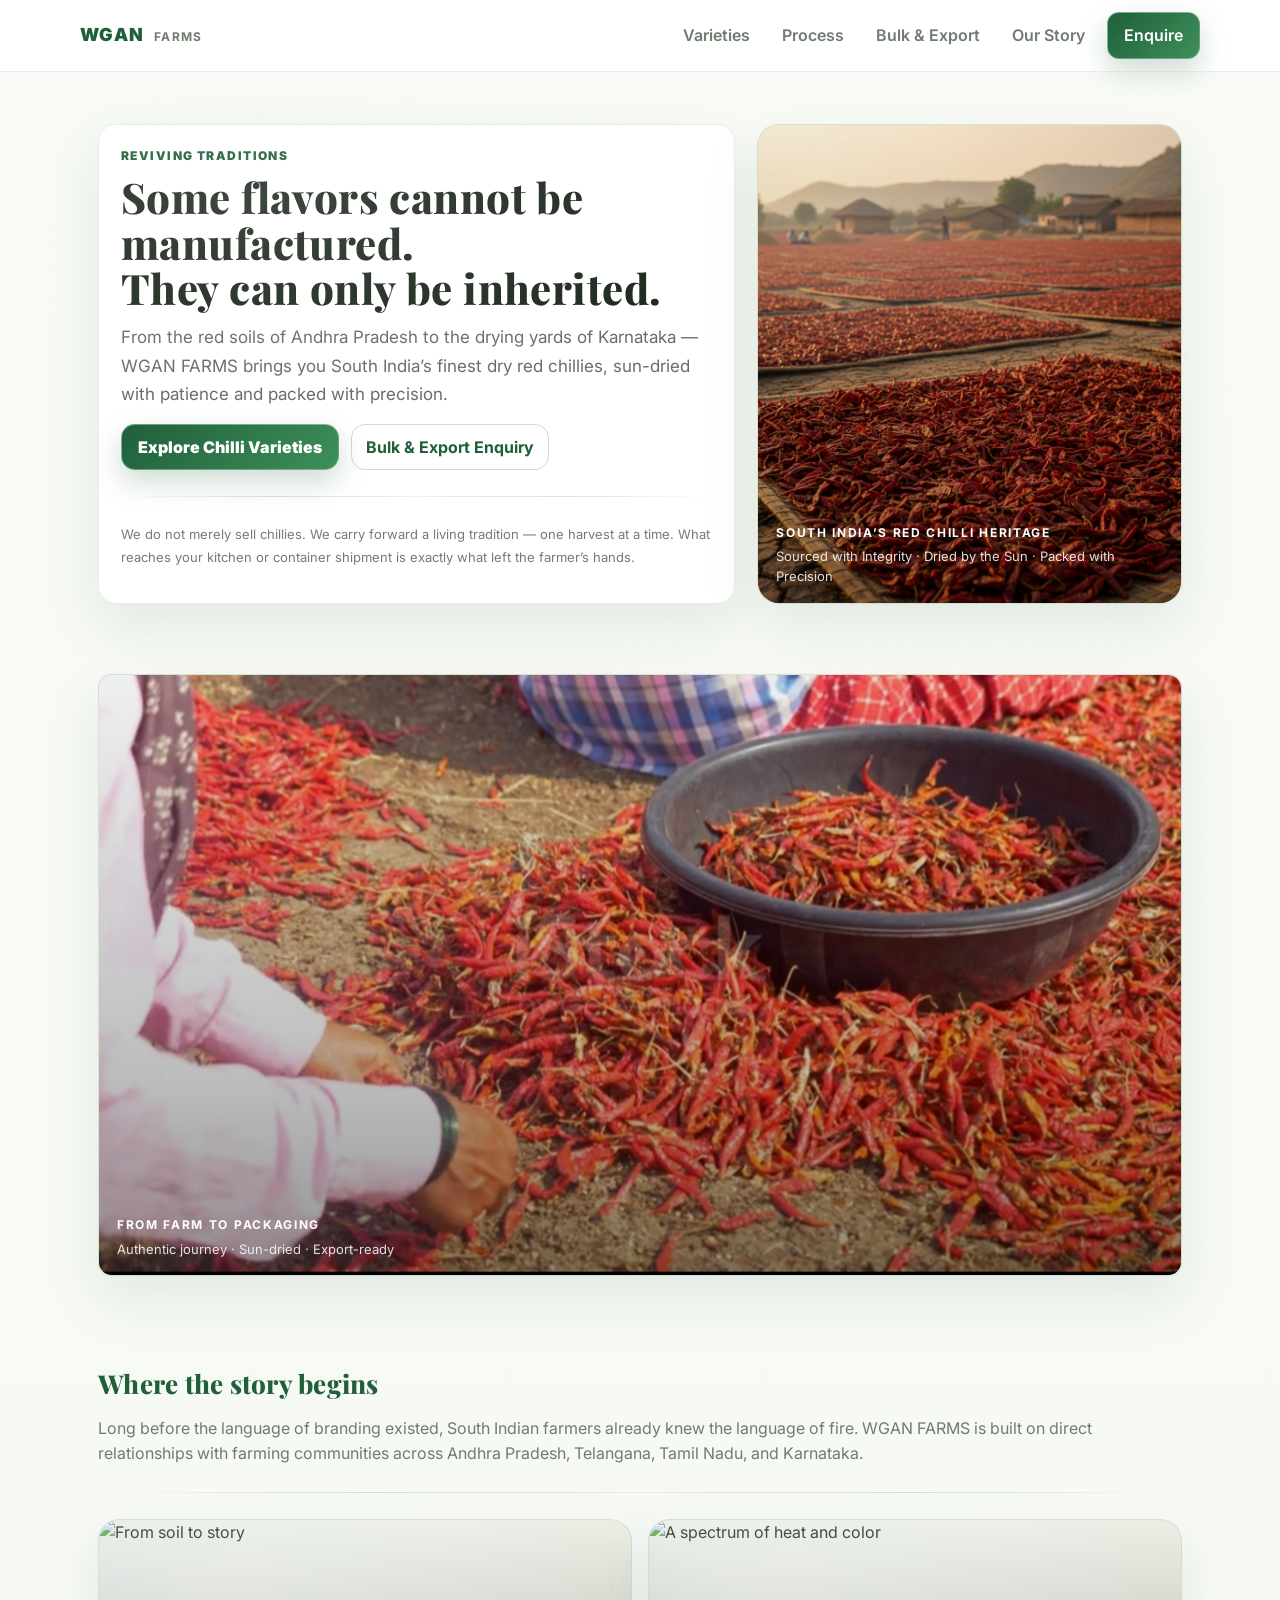
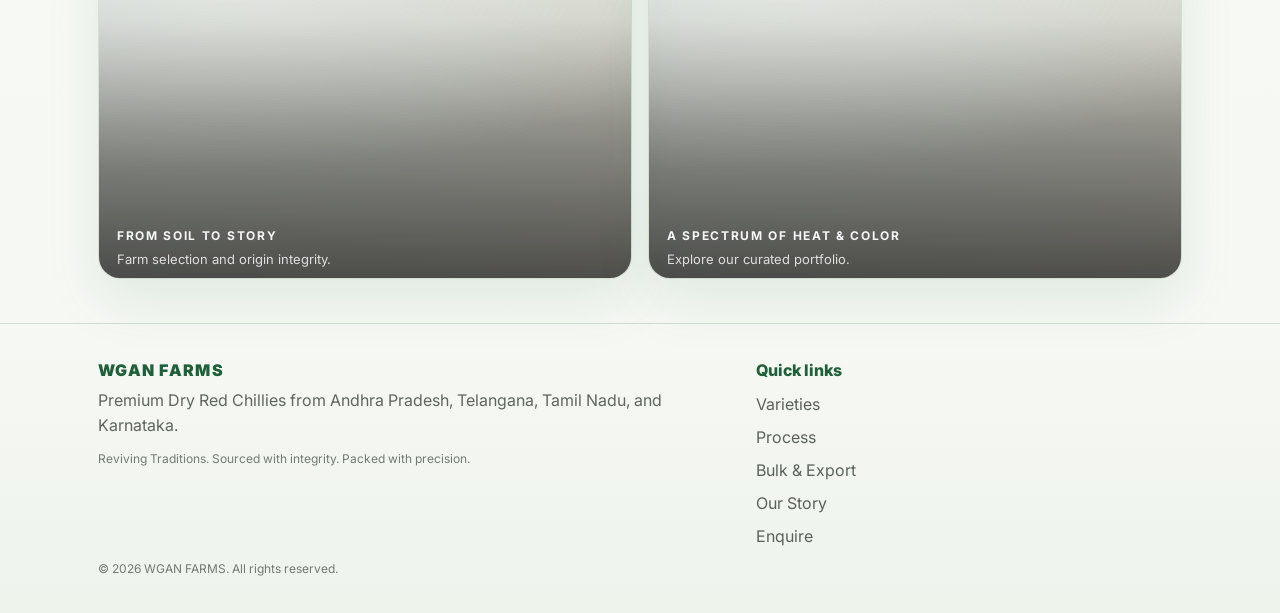
==== commit e56f139e: "Update index.html" ====
--- a/index.html
+++ b/index.html
@@ -94,6 +94,42 @@
   </div>
 </section>
 
+<!-- ✅ RESTORED PREMIUM STORY CARDS -->
+<section class="section">
+  <div class="container">
+    <h2>Where the story begins</h2>
+    <p>
+      Long before the language of branding existed, South Indian farmers already
+      knew the language of fire. WGAN FARMS is built on direct relationships with
+      farming communities across Andhra Pradesh, Telangana, Tamil Nadu, and Karnataka.
+    </p>
+
+    <hr class="sep">
+
+    <div class="cards">
+
+      <div class="card media premium-card">
+        <img src="assets/images/from-soil-to-story.jpg" alt="From soil to story">
+        <div class="overlay"></div>
+        <div class="label">
+          <strong>From soil to story</strong>
+          <span>Farm selection and origin integrity.</span>
+        </div>
+      </div>
+
+      <div class="card media premium-card">
+        <img src="assets/images/spectrum-of-heat-and-color.jpg" alt="A spectrum of heat and color">
+        <div class="overlay"></div>
+        <div class="label">
+          <strong>A spectrum of heat &amp; color</strong>
+          <span>Explore our curated portfolio.</span>
+        </div>
+      </div>
+
+    </div>
+  </div>
+</section>
+
 </main>
 
 <footer class="site-footer">
@@ -125,78 +161,3 @@
 </footer>
 
 <script src="js/main.js"></script>
-
-<!-- ⭐ FINAL PREMIUM VIDEO ENGINE -->
-<script>
-(function () {
-  const video = document.getElementById("heroVideo");
-  const btn = document.getElementById("videoToggle");
-  const wrap = document.getElementById("heroVideoWrap");
-  if (!video || !btn || !wrap) return;
-
-  let userPaused = false;
-
-  const setUI = (isPlaying) => {
-    btn.textContent = isPlaying ? "⏸" : "▶";
-    btn.setAttribute("aria-label", isPlaying ? "Pause video" : "Play video");
-    wrap.classList.toggle("is-playing", isPlaying);
-  };
-
-  // default paused
-  try { video.pause(); } catch(e) {}
-  setUI(false);
-
-  // manual toggle
-  btn.addEventListener("click", async () => {
-    try {
-      if (video.paused) {
-        userPaused = false;
-        await video.play();
-        setUI(true);
-      } else {
-        userPaused = true;
-        video.pause();
-        setUI(false);
-      }
-    } catch (e) {
-      console.error(e);
-      setUI(false);
-    }
-  });
-
-  // viewport autoplay
-  const io = new IntersectionObserver(async (entries) => {
-    const entry = entries[0];
-    if (!entry) return;
-
-    if (!entry.isIntersecting) {
-      video.pause();
-      setUI(false);
-      return;
-    }
-
-    if (video.paused && !userPaused) {
-      try {
-        await video.play();
-        setUI(true);
-      } catch {
-        setUI(false);
-      }
-    }
-  }, { threshold: 0.6 });
-
-  io.observe(wrap);
-
-  video.addEventListener("play", () => setUI(true));
-  video.addEventListener("pause", () => setUI(false));
-
-  // reset after end
-  video.addEventListener("ended", () => {
-    userPaused = false;
-    setUI(false);
-  });
-})();
-</script>
-
-</body>
-</html>
--- a/css/styles.css
+++ b/css/styles.css
@@ -543,4 +543,78 @@
 #heroVideoWrap .label{
   pointer-events:none;
 }
+/* =========================================================
+ULTRA PREMIUM MEDIA CARDS — WGAN FINAL PATCH
+(SAFE ADD — DO NOT REMOVE EXISTING CSS)
+========================================================= */
+
+.card.media.premium-card{
+border-radius:22px;
+overflow:hidden;
+transition:
+transform .45s cubic-bezier(.22,.61,.36,1),
+box-shadow .45s ease,
+border-color .35s ease;
+}
+
+/* smooth cinematic zoom */
+.card.media.premium-card img{
+transition:
+transform 1.15s cubic-bezier(.22,.61,.36,1),
+filter .6s ease;
+will-change:transform;
+}
+
+/* richer overlay for export-grade feel */
+.card.media.premium-card .overlay{
+background:linear-gradient(
+to top,
+rgba(0,0,0,.72) 0%,
+rgba(0,0,0,.42) 42%,
+rgba(0,0,0,.12) 72%,
+transparent 100%
+);
+transition:opacity .45s ease;
+}
+
+/* premium text lift */
+.card.media.premium-card .label{
+transform:translateY(8px);
+opacity:.94;
+transition:all .45s ease;
+}
+
+/* hover luxury motion */
+.card.media.premium-card:hover{
+transform:translateY(-8px) scale(1.012);
+box-shadow:
+0 28px 70px rgba(0,0,0,.18),
+0 10px 26px rgba(31,95,58,.14);
+}
+
+.card.media.premium-card:hover img{
+transform:scale(1.085);
+filter:saturate(1.06) contrast(1.05);
+}
+
+.card.media.premium-card:hover .overlay{
+opacity:.88;
+}
+
+.card.media.premium-card:hover .label{
+transform:translateY(0);
+opacity:1;
+}
+
+/* mobile safety */
+@media (max-width:768px){
+.card.media.premium-card:hover{
+transform:none;
+box-shadow:var(--cardShadow);
+}
+.card.media.premium-card:hover img{
+transform:none;
+}
+}
+
 /* END */
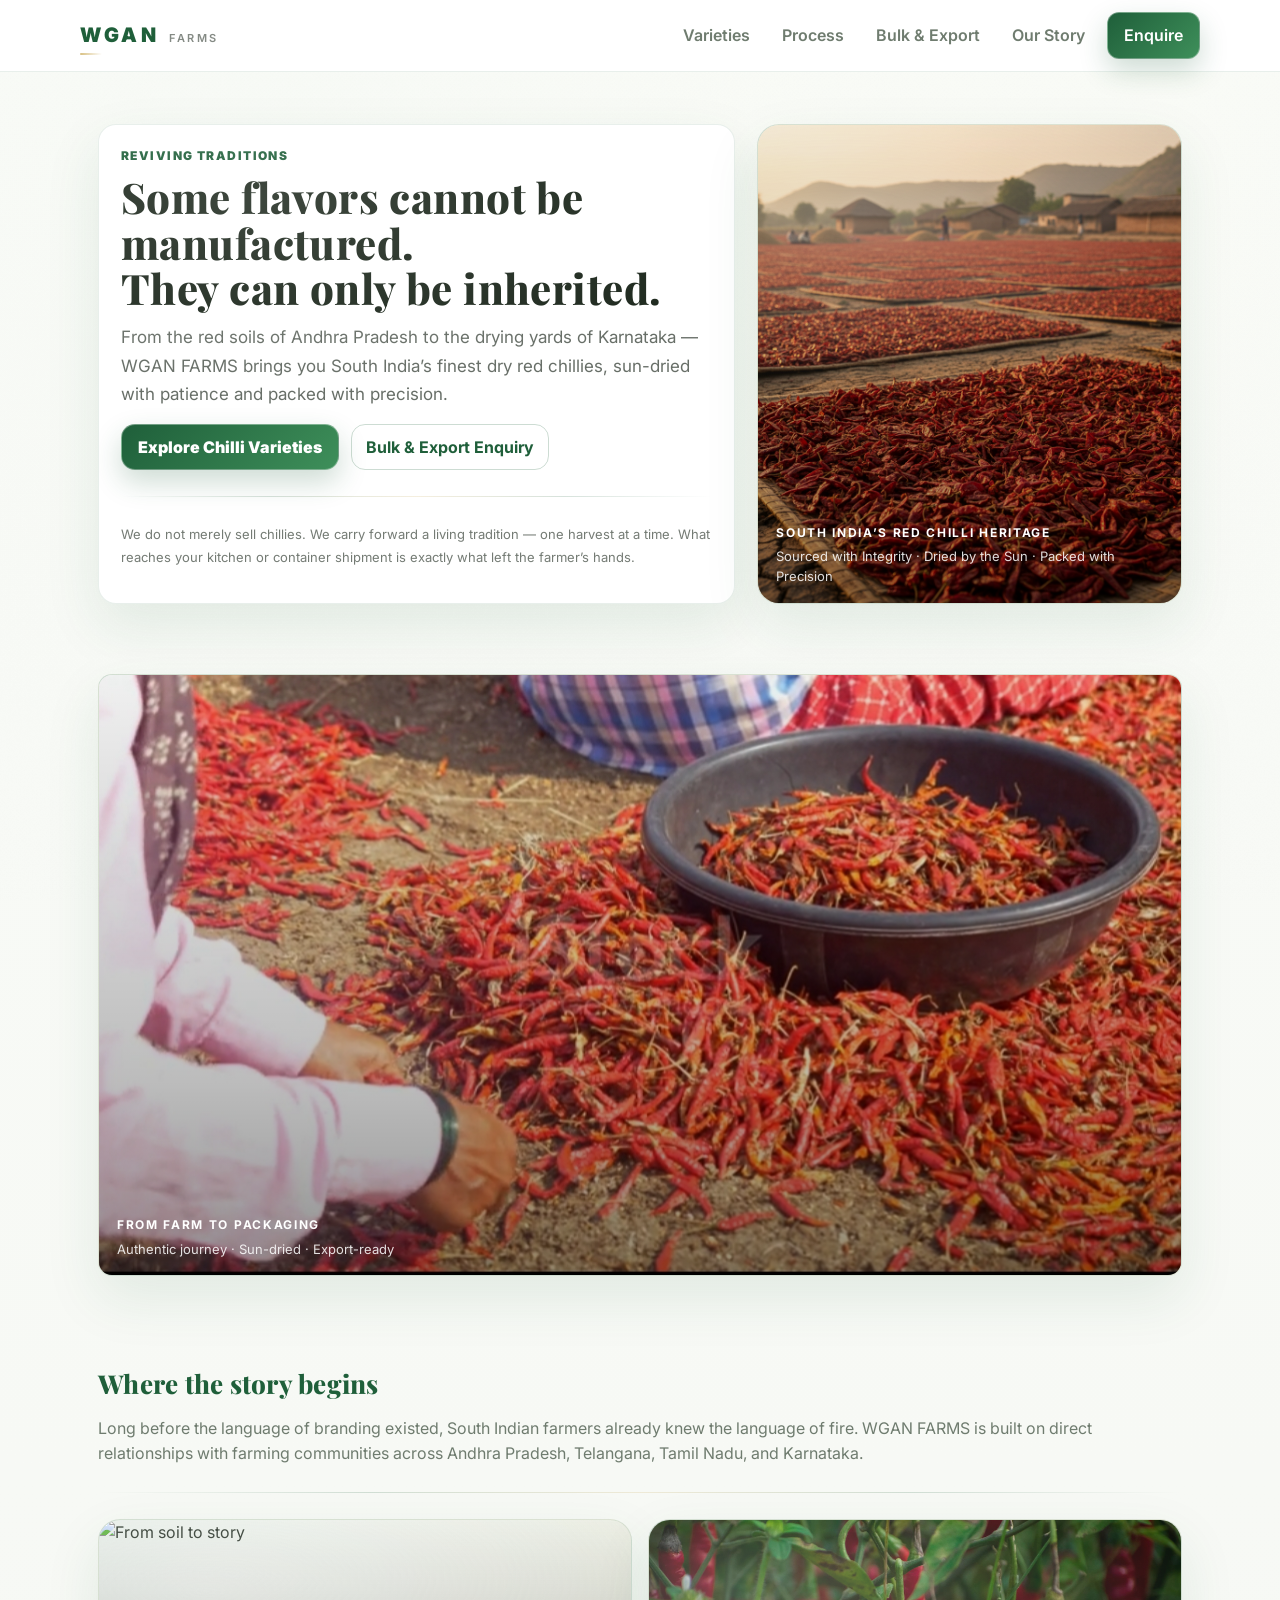
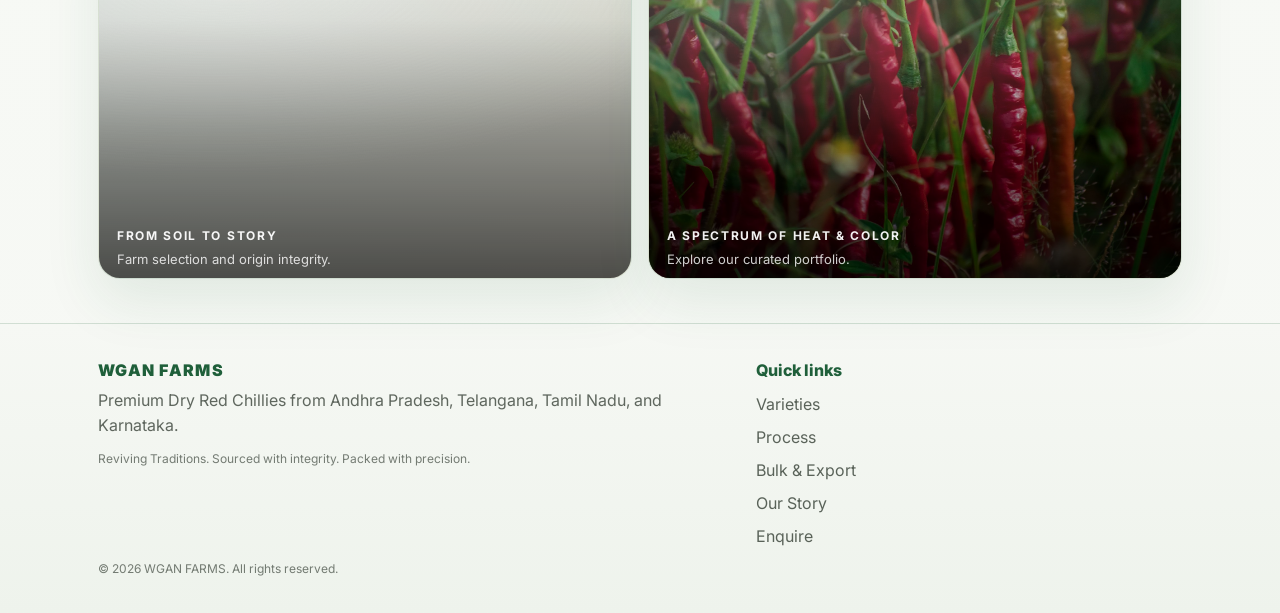
==== commit 8814fbea: "Update index.html Added SEC visibility snipper and changed name to Indian and Farms caps to small" ====
--- a/index.html
+++ b/index.html
@@ -3,8 +3,11 @@
 <head>
   <meta charset="utf-8">
   <meta name="viewport" content="width=device-width, initial-scale=1">
-  <title>WGAN FARMS — Premium Dry Red Chillies</title>
+  <title>WGAN Farms | Premium Indian Dry Red Chillies</title>
   <meta name="description" content="Premium Dry Red Chillies from South India.">
+  <meta name="keywords" content="Guntur red chilli exporters, Indian chilli suppliers, dry red chilli India, Andhra Pradesh chillies">
+  <meta name="robots" content="index, follow">
+  <link rel="canonical" href="https://wganfarms.com/">
   <link rel="stylesheet" href="css/styles.css">
 
   <!-- Premium fonts -->
@@ -109,7 +112,7 @@
     <div class="cards">
 
       <div class="card media premium-card">
-        <img src="assets/images/from-soil-to-story.jpg" alt="From soil to story">
+        <img src="assets/images/from-soil-to-story.png" alt="From soil to story">
         <div class="overlay"></div>
         <div class="label">
           <strong>From soil to story</strong>
@@ -118,7 +121,7 @@
       </div>
 
       <div class="card media premium-card">
-        <img src="assets/images/spectrum-of-heat-and-color.jpg" alt="A spectrum of heat and color">
+        <img src="assets/images/spectrum-of-heat-and-color.png" alt="A spectrum of heat and color">
         <div class="overlay"></div>
         <div class="label">
           <strong>A spectrum of heat &amp; color</strong>
@@ -161,3 +164,69 @@
 </footer>
 
 <script src="js/main.js"></script>
+  
+<script>
+(function () {
+  const video = document.getElementById("heroVideo");
+  const btn = document.getElementById("videoToggle");
+  const wrap = document.getElementById("heroVideoWrap");
+  if (!video || !btn || !wrap) return;
+
+  let userPaused = false;
+
+  const setUI = (isPlaying) => {
+    btn.textContent = isPlaying ? "⏸" : "▶";
+    btn.setAttribute("aria-label", isPlaying ? "Pause video" : "Play video");
+    wrap.classList.toggle("is-playing", isPlaying);
+  };
+
+  try { video.pause(); } catch(e) {}
+  setUI(false);
+
+  btn.addEventListener("click", async () => {
+    try {
+      if (video.paused) {
+        userPaused = false;
+        await video.play();
+        setUI(true);
+      } else {
+        userPaused = true;
+        video.pause();
+        setUI(false);
+      }
+    } catch (e) {
+      console.error(e);
+      setUI(false);
+    }
+  });
+
+  const io = new IntersectionObserver(async (entries) => {
+    const entry = entries[0];
+    if (!entry) return;
+
+    if (!entry.isIntersecting) {
+      video.pause();
+      setUI(false);
+      return;
+    }
+
+    if (video.paused && !userPaused) {
+      try {
+        await video.play();
+        setUI(true);
+      } catch {
+        setUI(false);
+      }
+    }
+  }, { threshold: 0.6 });
+
+  io.observe(wrap);
+
+  video.addEventListener("play", () => setUI(true));
+  video.addEventListener("pause", () => setUI(false));
+  video.addEventListener("ended", () => {
+    userPaused = false;
+    setUI(false);
+  });
+})();
+</script>
--- a/css/styles.css
+++ b/css/styles.css
@@ -618,3 +618,40 @@
 }
 
 /* END */
+
+/* =========================================
+ULTRA PREMIUM BRAND REFINEMENT — WGAN
+(Safe enhancement — no layout break)
+========================================= */
+
+.brand{
+  letter-spacing:.14em;
+}
+
+.brand-mark{
+  font-weight:900;
+  font-size:20px;
+  color:var(--primary);
+  letter-spacing:.18em;
+  position:relative;
+}
+
+/* subtle organic underline accent */
+.brand-mark::after{
+  content:"";
+  position:absolute;
+  left:0;
+  bottom:-4px;
+  width:22px;
+  height:2px;
+  background:linear-gradient(90deg,var(--premium),transparent);
+  opacity:.7;
+  border-radius:2px;
+}
+
+.brand-sub{
+  font-weight:600;
+  font-size:11px;
+  letter-spacing:.22em;
+  color:rgba(31,42,31,.55);
+}
